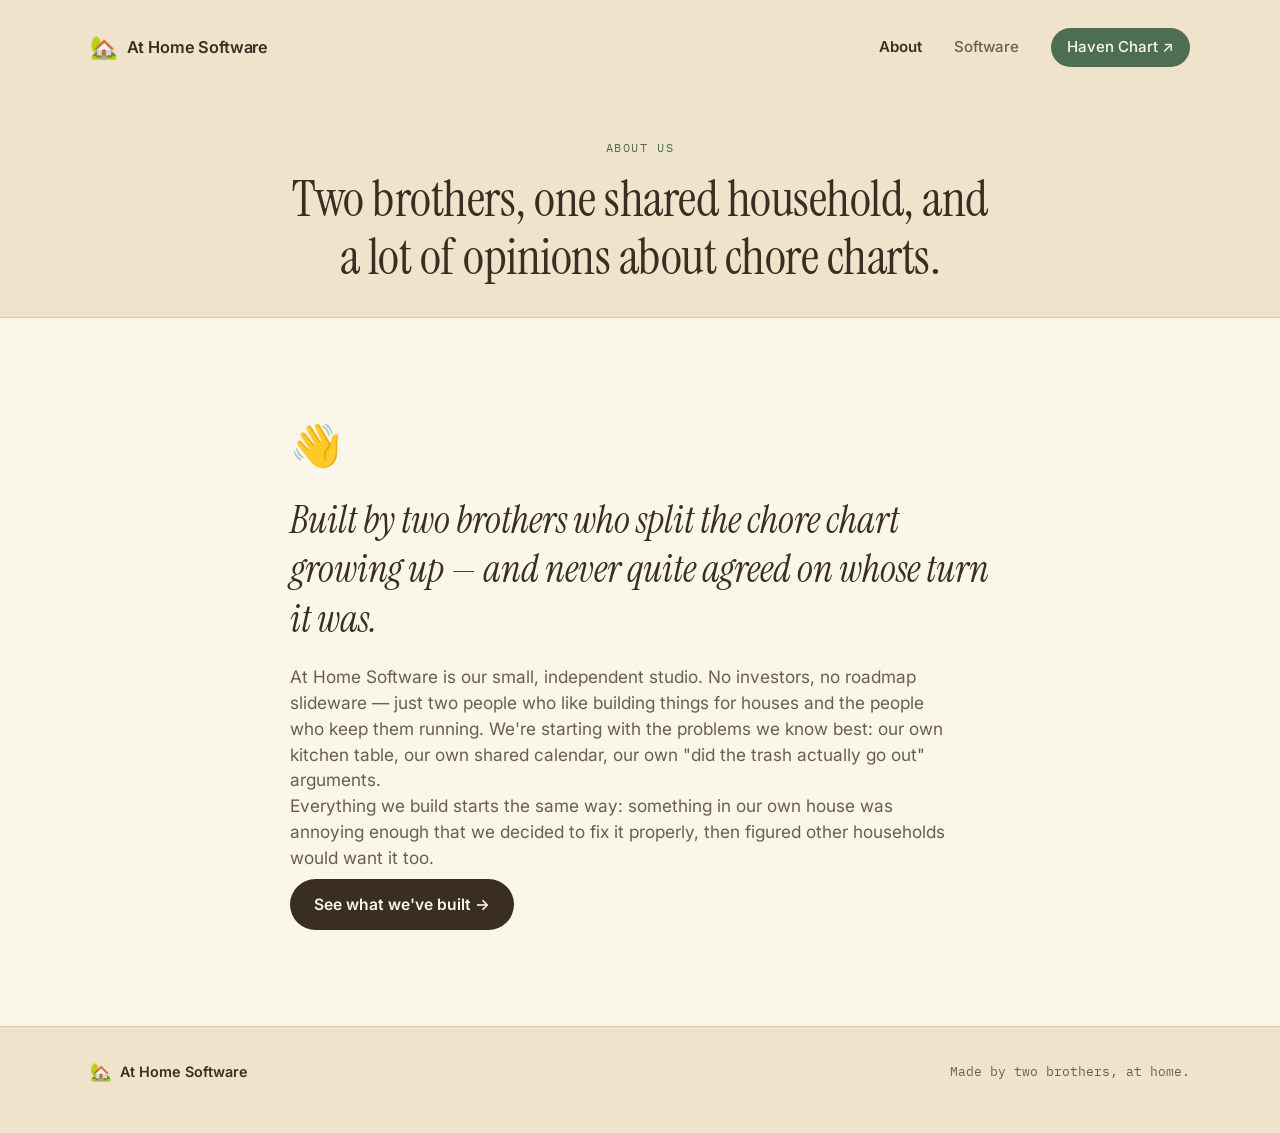
==== about.html @ 16277fbc "Split into multi-page site and swap illustration for emoji icons Replaces the single-page anchor-lin" ====
<!doctype html>
<html lang="en">
<head>
<meta charset="UTF-8" />
<meta name="viewport" content="width=device-width, initial-scale=1.0" />
<title>About — At Home Software</title>
<meta name="description" content="At Home Software is a small, independent studio run by two brothers, building tools for the household problems they know best." />
<link rel="preconnect" href="https://fonts.googleapis.com">
<link rel="preconnect" href="https://fonts.gstatic.com" crossorigin>
<link href="https://fonts.googleapis.com/css2?family=Instrument+Serif:ital@0;1&family=Inter:wght@400;500;600;700&family=IBM+Plex+Mono:wght@500&display=swap" rel="stylesheet">
<link rel="stylesheet" href="styles.css">
</head>
<body>

<header class="site-header">
  <a href="/" class="brand">
    <span class="brand-mark" aria-hidden="true">🏡</span>
    <span>At Home Software</span>
  </a>
  <nav class="site-nav">
    <a href="/about" aria-current="page">About</a>
    <a href="/software">Software</a>
    <a href="https://havenchart.app" class="nav-cta">Haven Chart ↗</a>
  </nav>
</header>

<main>
  <section class="page-hero">
    <p class="eyebrow">About us</p>
    <h1>Two brothers, one shared household, and a lot of opinions about chore charts.</h1>
  </section>

  <section class="about">
    <div class="about-inner">
      <span class="about-icon" aria-hidden="true">👋</span>
      <h2>Built by two brothers who split the chore chart growing up — and never quite agreed on whose turn it was.</h2>
      <p class="about-body">At Home Software is our small, independent studio. No investors, no roadmap slideware — just two people who like building things for houses and the people who keep them running. We're starting with the problems we know best: our own kitchen table, our own shared calendar, our own "did the trash actually go out" arguments.</p>
      <p class="about-body">Everything we build starts the same way: something in our own house was annoying enough that we decided to fix it properly, then figured other households would want it too.</p>
      <a href="/software" class="btn btn-primary">See what we've built →</a>
    </div>
  </section>
</main>

<footer class="site-footer">
  <div>
    <span class="brand-mark-small" aria-hidden="true">🏡</span>
    <span>At Home Software</span>
  </div>
  <p>Made by two brothers, at home.</p>
</footer>

</body>
</html>
---- styles.css ----
:root {
  --oat:        #EFE3CC;
  --oat-light:  #FBF6EA;
  --ink:        #3A2E22;
  --ink-soft:   #6B5E4E;
  --sage:       #6B8F71;
  --sage-deep:  #4E6E54;
  --ochre:      #D98E2B;
  --plum:       #8B4B5C;
  --line:       #D8C9A8;

  --font-display: "Instrument Serif", Georgia, serif;
  --font-body: "Inter", -apple-system, BlinkMacSystemFont, "Segoe UI", sans-serif;
  --font-mono: "IBM Plex Mono", ui-monospace, monospace;
}

* { box-sizing: border-box; }

html { scroll-behavior: smooth; }

@media (prefers-reduced-motion: reduce) {
  html { scroll-behavior: auto; }
  * { animation: none !important; transition: none !important; }
}

body {
  margin: 0;
  background: var(--oat);
  color: var(--ink);
  font-family: var(--font-body);
  line-height: 1.5;
  -webkit-font-smoothing: antialiased;
}

a { color: inherit; }

.eyebrow {
  font-family: var(--font-mono);
  font-size: 0.72rem;
  letter-spacing: 0.14em;
  text-transform: uppercase;
  color: var(--sage-deep);
  margin: 0 0 0.9rem;
}

/* ---------- header ---------- */

.site-header {
  display: flex;
  align-items: center;
  justify-content: space-between;
  max-width: 1180px;
  margin: 0 auto;
  padding: 1.75rem clamp(1.25rem, 4vw, 2.5rem) 0.5rem;
}

.brand {
  display: flex;
  align-items: center;
  gap: 0.55rem;
  text-decoration: none;
  color: var(--ink);
  font-weight: 600;
  font-size: 1.02rem;
  letter-spacing: -0.01em;
}

.brand-mark { font-size: 1.4rem; line-height: 1; flex-shrink: 0; }

.site-nav {
  display: flex;
  align-items: center;
  gap: clamp(1.2rem, 3vw, 2rem);
  font-size: 0.94rem;
  font-weight: 500;
}

.site-nav a { text-decoration: none; color: var(--ink-soft); }
.site-nav a:hover { color: var(--ink); }
.site-nav a[aria-current="page"] { color: var(--ink); font-weight: 600; }

.nav-cta {
  color: var(--oat-light) !important;
  background: var(--sage-deep);
  padding: 0.5rem 1rem;
  border-radius: 999px;
}
.nav-cta:hover { background: var(--ink); }

/* ---------- hero ---------- */

.hero {
  max-width: 1180px;
  margin: 0 auto;
  padding: clamp(2rem, 6vw, 4.5rem) clamp(1.25rem, 4vw, 2.5rem) clamp(3rem, 8vw, 5.5rem);
  display: grid;
  grid-template-columns: 1.05fr 0.95fr;
  gap: clamp(2rem, 5vw, 4rem);
  align-items: center;
}

.hero-copy h1 {
  font-family: var(--font-display);
  font-weight: 400;
  font-size: clamp(2.6rem, 5.4vw, 4.2rem);
  line-height: 1.04;
  letter-spacing: -0.01em;
  margin: 0 0 1.3rem;
}

.hero-copy h1 em {
  font-style: italic;
  color: var(--plum);
}

.hero-sub {
  font-size: 1.1rem;
  color: var(--ink-soft);
  max-width: 46ch;
  margin: 0 0 2rem;
}

.hero-actions { display: flex; gap: 0.9rem; flex-wrap: wrap; }

.btn {
  display: inline-flex;
  align-items: center;
  gap: 0.4rem;
  padding: 0.85rem 1.5rem;
  border-radius: 999px;
  font-weight: 600;
  font-size: 0.98rem;
  text-decoration: none;
  transition: transform 0.15s ease, background 0.15s ease;
}
.btn:hover { transform: translateY(-1px); }
.btn:focus-visible {
  outline: 2px solid var(--ink);
  outline-offset: 3px;
}

.btn-primary {
  background: var(--ink);
  color: var(--oat-light);
}
.btn-primary:hover { background: var(--sage-deep); }

.btn-ghost {
  background: transparent;
  color: var(--ink);
  border: 1.5px solid var(--line);
}
.btn-ghost:hover { border-color: var(--ink); }

/* ---------- hero emoji grid ---------- */

.hero-art { display: flex; justify-content: center; }

.emoji-grid {
  display: grid;
  grid-template-columns: 1fr 1fr;
  gap: 1rem;
  width: 100%;
  max-width: 420px;
}

.emoji-tile {
  display: flex;
  flex-direction: column;
  align-items: center;
  justify-content: center;
  gap: 0.6rem;
  aspect-ratio: 1;
  border-radius: 24px;
  border: 1px solid var(--line);
  background: var(--oat-light);
  transition: transform 0.2s ease;
}

.emoji-tile:hover { transform: translateY(-3px); }

.emoji-tile-icon {
  font-size: clamp(2.2rem, 6vw, 3rem);
  line-height: 1;
}

.emoji-tile-label {
  font-family: var(--font-mono);
  font-size: 0.72rem;
  letter-spacing: 0.08em;
  text-transform: uppercase;
  color: var(--ink-soft);
}

.tile-chores { background: color-mix(in srgb, var(--ochre) 14%, var(--oat-light)); }
.tile-calendar { background: color-mix(in srgb, var(--sage) 16%, var(--oat-light)); }
.tile-budget { background: color-mix(in srgb, var(--plum) 12%, var(--oat-light)); }
.tile-meals { background: color-mix(in srgb, var(--ochre) 20%, var(--oat-light)); }

/* ---------- teaser cards (homepage) ---------- */

.teaser {
  max-width: 1180px;
  margin: 0 auto;
  padding: 0 clamp(1.25rem, 4vw, 2.5rem) clamp(4rem, 9vw, 7rem);
  display: grid;
  grid-template-columns: 1fr 1fr;
  gap: 1.25rem;
}

.teaser-card {
  display: flex;
  align-items: center;
  gap: 1.1rem;
  background: var(--oat-light);
  border: 1px solid var(--line);
  border-radius: 20px;
  padding: 1.75rem;
  text-decoration: none;
  color: var(--ink);
  transition: transform 0.15s ease, border-color 0.15s ease;
}

.teaser-card:hover { transform: translateY(-2px); border-color: var(--ink); }

.teaser-icon { font-size: 2rem; line-height: 1; flex-shrink: 0; }

.teaser-card h2 {
  font-family: var(--font-display);
  font-weight: 400;
  font-size: 1.5rem;
  margin: 0 0 0.3rem;
}

.teaser-card p {
  margin: 0;
  color: var(--ink-soft);
  font-size: 0.95rem;
}

.teaser-arrow {
  margin-left: auto;
  color: var(--ink-soft);
  font-size: 1.2rem;
  flex-shrink: 0;
}

/* ---------- interior page hero ---------- */

.page-hero {
  max-width: 780px;
  margin: 0 auto;
  padding: clamp(2.5rem, 6vw, 4rem) clamp(1.25rem, 4vw, 2.5rem) clamp(1.5rem, 4vw, 2rem);
  text-align: center;
}

.page-hero h1 {
  font-family: var(--font-display);
  font-weight: 400;
  font-size: clamp(2.1rem, 4.4vw, 3.2rem);
  line-height: 1.12;
  margin: 0;
  letter-spacing: -0.01em;
}

/* ---------- about ---------- */

.about {
  background: var(--oat-light);
  border-top: 1px solid var(--line);
  border-bottom: 1px solid var(--line);
}

.about-inner {
  max-width: 780px;
  margin: 0 auto;
  padding: clamp(3.5rem, 8vw, 6rem) clamp(1.25rem, 4vw, 2.5rem);
}

.about-icon {
  display: block;
  font-size: 2.6rem;
  margin-bottom: 1.25rem;
}

.about-inner .btn { margin-top: 0.5rem; }

.about h2 {
  font-family: var(--font-display);
  font-weight: 400;
  font-style: italic;
  font-size: clamp(1.7rem, 3.4vw, 2.4rem);
  line-height: 1.28;
  margin: 0 0 1.25rem;
  color: var(--ink);
}

.about-body {
  font-size: 1.08rem;
  color: var(--ink-soft);
  max-width: 60ch;
  margin: 0;
}

/* ---------- software ---------- */

.software {
  max-width: 1180px;
  margin: 0 auto;
  padding: clamp(1.5rem, 4vw, 2.5rem) clamp(1.25rem, 4vw, 2.5rem) clamp(4rem, 9vw, 7rem);
}

.product-card {
  background: var(--oat-light);
  border: 1px solid var(--line);
  border-radius: 22px;
  padding: clamp(1.75rem, 4vw, 2.75rem);
  margin-bottom: 1.5rem;
}

.product-top {
  display: flex;
  align-items: flex-start;
  gap: 1rem;
  margin-bottom: 1.25rem;
}

.product-mark {
  font-size: 1.75rem;
  background: var(--oat);
  border-radius: 14px;
  width: 60px;
  height: 60px;
  display: flex;
  align-items: center;
  justify-content: center;
  flex-shrink: 0;
}

.product-top h3 {
  font-family: var(--font-display);
  font-size: 1.9rem;
  font-weight: 400;
  margin: 0.1rem 0 0.2rem;
}

.product-tag {
  margin: 0;
  color: var(--sage-deep);
  font-weight: 500;
  font-size: 1rem;
}

.product-desc {
  font-size: 1.05rem;
  color: var(--ink-soft);
  max-width: 62ch;
  margin: 0 0 1.5rem;
}

.feature-chips {
  list-style: none;
  display: flex;
  flex-wrap: wrap;
  gap: 0.6rem;
  padding: 0;
  margin: 0 0 2rem;
}

.feature-chips li {
  display: inline-flex;
  align-items: center;
  gap: 0.4rem;
  font-family: var(--font-mono);
  font-size: 0.8rem;
  letter-spacing: 0.02em;
  background: var(--oat);
  border: 1px solid var(--line);
  color: var(--ink-soft);
  padding: 0.45rem 0.85rem;
  border-radius: 999px;
}

.product-cta { margin: 0; }

.product-card-ghost {
  background: transparent;
  border: 1.5px dashed var(--line);
}

.ghost-label {
  font-family: var(--font-mono);
  font-size: 0.78rem;
  letter-spacing: 0.08em;
  text-transform: uppercase;
  color: var(--ink-soft);
  margin: 0 0 0.6rem;
}

.ghost-body {
  margin: 0;
  color: var(--ink-soft);
  max-width: 58ch;
}

/* ---------- footer ---------- */

.site-footer {
  max-width: 1180px;
  margin: 0 auto;
  padding: 2rem clamp(1.25rem, 4vw, 2.5rem) 3rem;
  display: flex;
  align-items: center;
  justify-content: space-between;
  flex-wrap: wrap;
  gap: 1rem;
  color: var(--ink-soft);
  font-size: 0.9rem;
}

.site-footer > div {
  display: flex;
  align-items: center;
  gap: 0.5rem;
  font-weight: 600;
  color: var(--ink);
}

.brand-mark-small { font-size: 1.1rem; }

.site-footer p { margin: 0; font-family: var(--font-mono); font-size: 0.8rem; }

/* ---------- responsive ---------- */

@media (max-width: 860px) {
  .hero { grid-template-columns: 1fr; }
  .hero-art { order: -1; max-width: 340px; margin: 0 auto; }
  .site-nav { gap: 1rem; }
  .teaser { grid-template-columns: 1fr; }
}

@media (max-width: 520px) {
  .site-nav a:not(.nav-cta) { display: none; }
  .product-top { flex-direction: column; }
  .teaser-card { flex-wrap: wrap; }
  .teaser-arrow { display: none; }
}
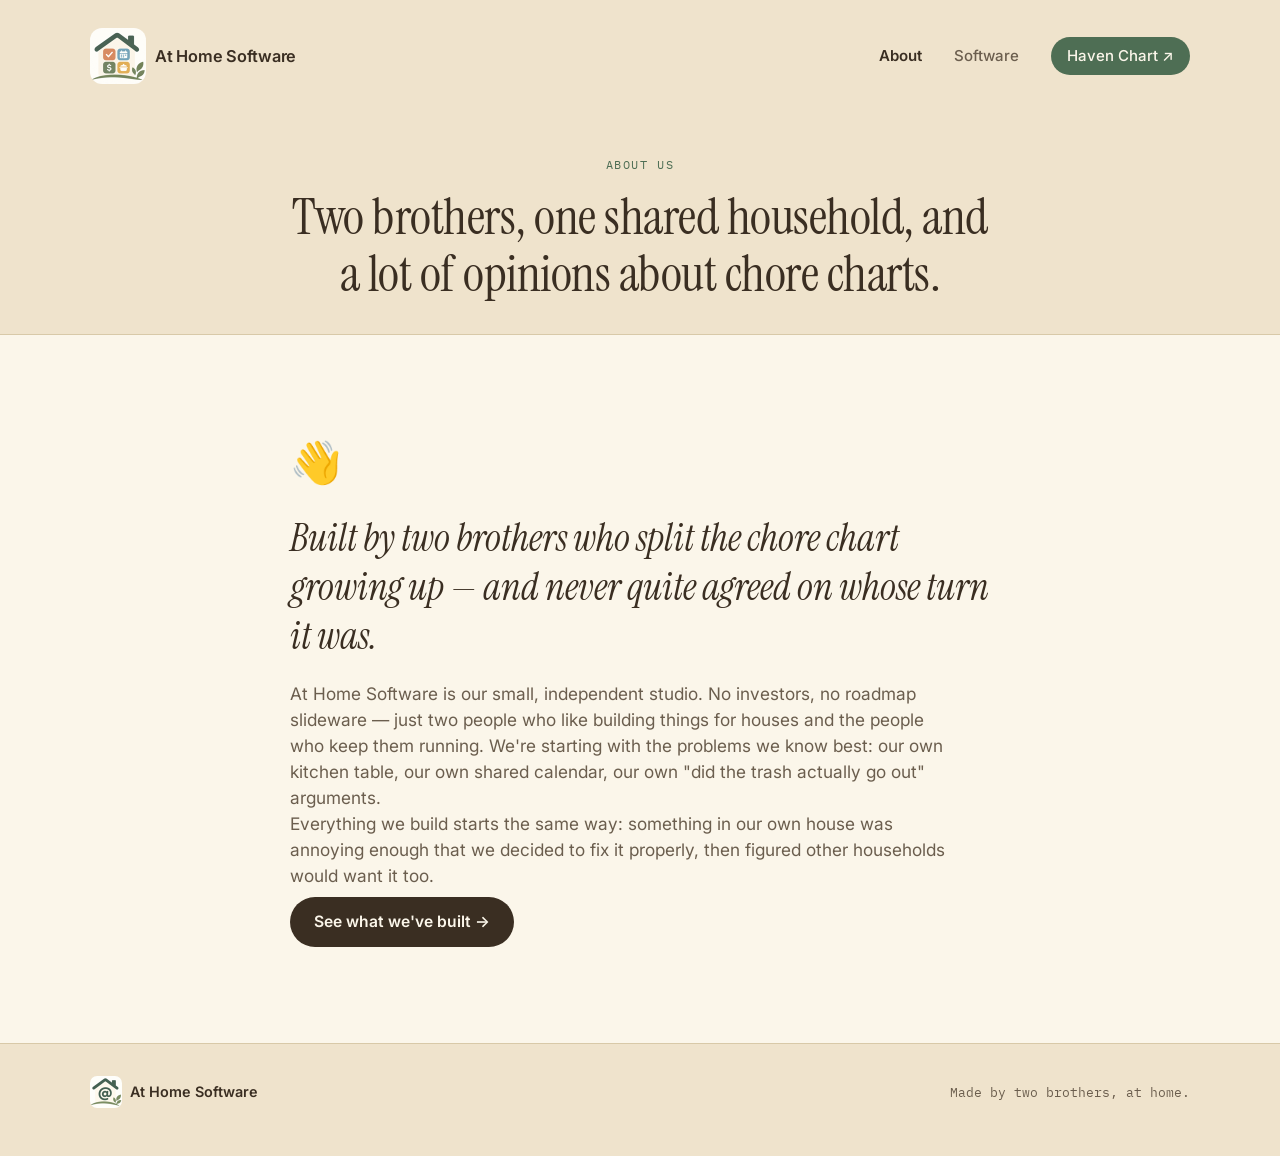
==== commit 82a5020d: "Use new brand icons for site logo and favicons Co-Authored-By: Claude Opus 5.5 <noreply@anthropic.co" ====
--- a/about.html
+++ b/about.html
@@ -8,13 +8,16 @@
 <link rel="preconnect" href="https://fonts.googleapis.com">
 <link rel="preconnect" href="https://fonts.gstatic.com" crossorigin>
 <link href="https://fonts.googleapis.com/css2?family=Instrument+Serif:ital@0;1&family=Inter:wght@400;500;600;700&family=IBM+Plex+Mono:wght@500&display=swap" rel="stylesheet">
+<link rel="icon" href="/favicon.ico" sizes="any">
+<link rel="icon" href="/favicon-32.png" type="image/png" sizes="32x32">
+<link rel="apple-touch-icon" href="/apple-touch-icon.png">
 <link rel="stylesheet" href="styles.css">
 </head>
 <body>
 
 <header class="site-header">
   <a href="/" class="brand">
-    <span class="brand-mark" aria-hidden="true">🏡</span>
+    <img class="brand-mark" src="/logo.png" alt="" width="56" height="56">
     <span>At Home Software</span>
   </a>
   <nav class="site-nav">
@@ -43,7 +46,7 @@
 
 <footer class="site-footer">
   <div>
-    <span class="brand-mark-small" aria-hidden="true">🏡</span>
+    <img class="brand-mark-small" src="/logo-simple.png" alt="" width="32" height="32">
     <span>At Home Software</span>
   </div>
   <p>Made by two brothers, at home.</p>
--- a/styles.css
+++ b/styles.css
@@ -65,7 +65,7 @@
   letter-spacing: -0.01em;
 }
 
-.brand-mark { font-size: 1.4rem; line-height: 1; flex-shrink: 0; }
+.brand-mark { display: block; width: 56px; height: 56px; border-radius: 12px; flex-shrink: 0; }
 
 .site-nav {
   display: flex;
@@ -426,7 +426,7 @@
   color: var(--ink);
 }
 
-.brand-mark-small { font-size: 1.1rem; }
+.brand-mark-small { display: block; width: 32px; height: 32px; border-radius: 7px; flex-shrink: 0; }
 
 .site-footer p { margin: 0; font-family: var(--font-mono); font-size: 0.8rem; }
 
